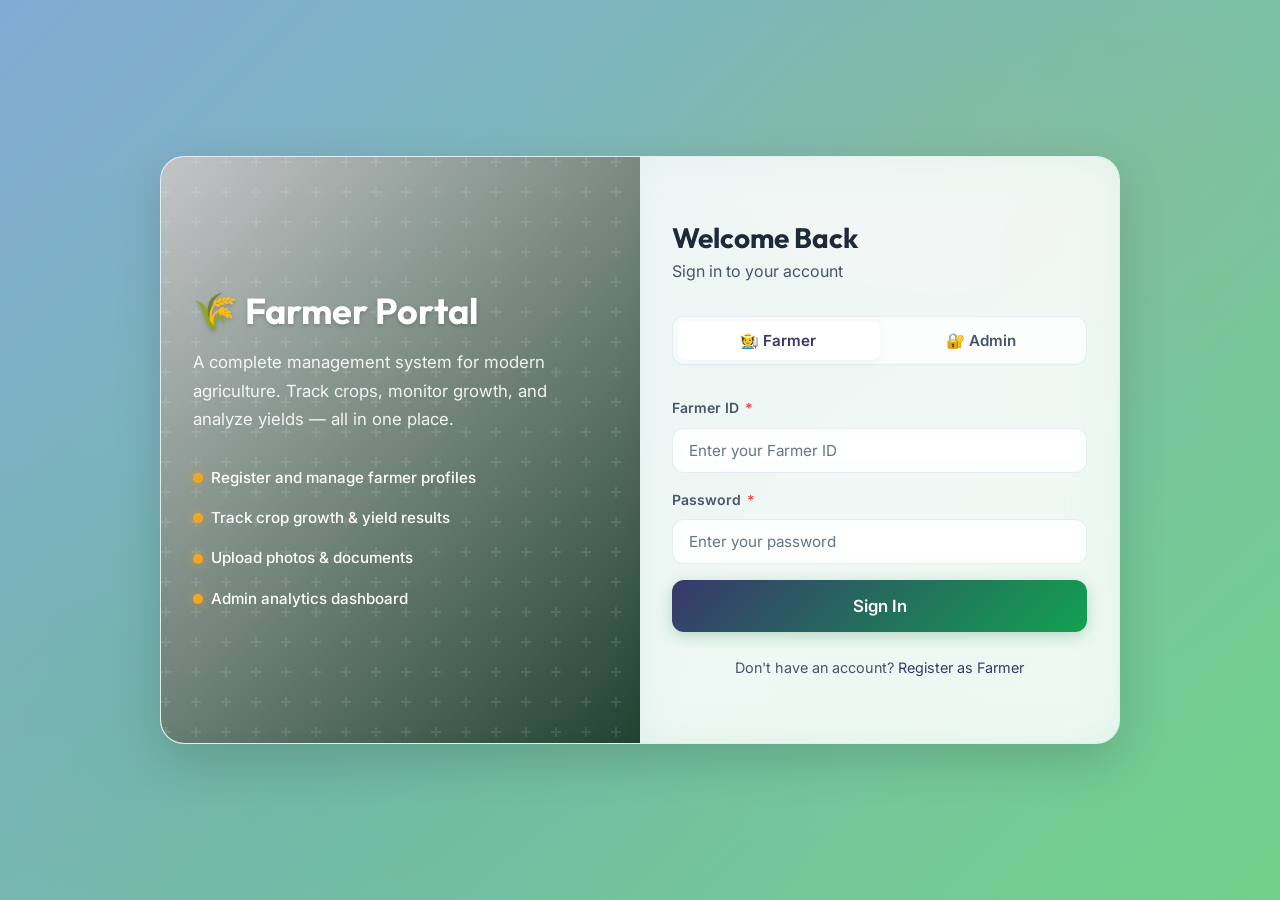
==== index.html @ b56498f9 "Initial commit" ====
<!DOCTYPE html>
<html lang="en">
<head>
  <meta charset="UTF-8">
  <meta name="viewport" content="width=device-width, initial-scale=1.0">
  <meta name="description" content="Farmer Management System — Login to manage farmer records, crop data, and agricultural analytics.">
  <title>Farmer Portal — Login</title>
  <link rel="stylesheet" href="css/style.css">
  <link rel="icon" href="data:image/svg+xml,<svg xmlns='http://www.w3.org/2000/svg' viewBox='0 0 100 100'><text y='.9em' font-size='90'>🌾</text></svg>">
</head>
<body>
  <div class="bg-animated"></div>

  <!-- Loading Overlay -->
  <div class="loading-overlay" id="loadingOverlay">
    <div class="spinner spinner-lg"></div>
    <span class="loading-text">Signing in…</span>
  </div>

  <!-- Toast Container -->
  <div class="toast-container" id="toastContainer"></div>

  <div class="login-page">
    <div class="login-container glass-card">
      <!-- Left Hero -->
      <div class="login-hero">
        <div class="login-hero-content">
          <h1>🌾 Farmer Portal</h1>
          <p>A complete management system for modern agriculture. Track crops, monitor growth, and analyze yields — all in one place.</p>
          <div class="hero-features">
            <div class="hero-feature">
              <span class="feature-dot"></span>
              <span>Register and manage farmer profiles</span>
            </div>
            <div class="hero-feature">
              <span class="feature-dot"></span>
              <span>Track crop growth &amp; yield results</span>
            </div>
            <div class="hero-feature">
              <span class="feature-dot"></span>
              <span>Upload photos &amp; documents</span>
            </div>
            <div class="hero-feature">
              <span class="feature-dot"></span>
              <span>Admin analytics dashboard</span>
            </div>
          </div>
        </div>
      </div>

      <!-- Right Form -->
      <div class="login-form-section">
        <h2>Welcome Back</h2>
        <p class="subtitle">Sign in to your account</p>

        <!-- Role Toggle -->
        <div class="role-toggle" id="roleToggle">
          <button type="button" class="role-toggle-btn active" data-role="farmer" id="roleFarmerBtn">🧑‍🌾 Farmer</button>
          <button type="button" class="role-toggle-btn" data-role="admin" id="roleAdminBtn">🔐 Admin</button>
        </div>

        <!-- Login Form -->
        <form id="loginForm" class="login-form" autocomplete="off">
          <div class="form-group">
            <label class="form-label" for="loginId">
              <span id="loginIdLabel">Farmer ID</span>
              <span class="required">*</span>
            </label>
            <input type="text" class="form-control" id="loginId" placeholder="Enter your Farmer ID" required>
            <div class="error-message" id="loginIdError">Please enter your ID</div>
          </div>

          <div class="form-group">
            <label class="form-label" for="loginPassword">
              Password <span class="required">*</span>
            </label>
            <input type="password" class="form-control" id="loginPassword" placeholder="Enter your password" required>
            <div class="error-message" id="loginPasswordError">Please enter your password</div>
          </div>

          <button type="submit" class="btn btn-primary btn-block btn-lg" id="loginBtn">
            Sign In
          </button>
        </form>

        <div class="login-footer" id="loginFooter">
          Don't have an account? <a href="register.html">Register as Farmer</a>
        </div>
      </div>
    </div>
  </div>

  <script src="js/script.js"></script>
  <script>
    document.addEventListener('DOMContentLoaded', () => {
      // Redirect if already logged in
      const session = getSession();
      if (session) {
        window.location.href = session.role === 'admin' ? 'admin-dashboard.html' : 'farmer-dashboard.html';
        return;
      }

      let currentRole = 'farmer';

      // Role toggle
      document.querySelectorAll('.role-toggle-btn').forEach(btn => {
        btn.addEventListener('click', () => {
          document.querySelectorAll('.role-toggle-btn').forEach(b => b.classList.remove('active'));
          btn.classList.add('active');
          currentRole = btn.dataset.role;

          const label = document.getElementById('loginIdLabel');
          const input = document.getElementById('loginId');
          const footer = document.getElementById('loginFooter');

          if (currentRole === 'admin') {
            label.textContent = 'Username';
            input.placeholder = 'Enter admin username';
            footer.style.display = 'none';
          } else {
            label.textContent = 'Farmer ID';
            input.placeholder = 'Enter your Farmer ID';
            footer.style.display = 'block';
          }
        });
      });

      // Login form submit
      document.getElementById('loginForm').addEventListener('submit', async (e) => {
        e.preventDefault();

        const id = document.getElementById('loginId').value.trim();
        const password = document.getElementById('loginPassword').value.trim();

        if (!id || !password) {
          showToast('Please fill in all fields', 'error');
          return;
        }

        showLoading(true, 'Signing in…');

        try {
          const result = await apiCall('login', {
            id: id,
            password: password,
            role: currentRole
          });

          if (result.success) {
            saveSession({
              id: result.data.id,
              name: result.data.name,
              role: result.data.role
            });
            showToast('Login successful! Redirecting…', 'success');
            setTimeout(() => {
              window.location.href = result.data.role === 'admin' ? 'admin-dashboard.html' : 'farmer-dashboard.html';
            }, 800);
          } else {
            showToast(result.message || 'Invalid credentials', 'error');
          }
        } catch (err) {
          showToast('Connection error. Please try again.', 'error');
        } finally {
          showLoading(false);
        }
      });
    });
  </script>
</body>
</html>
---- css/style.css ----
/* ============================================
   FARMER MANAGEMENT SYSTEM — Design System (Light Glass Theme)
   ============================================ */

/* ---------- Google Fonts ---------- */
@import url('https://fonts.googleapis.com/css2?family=Inter:wght@300;400;500;600;700&family=Outfit:wght@400;500;600;700;800&display=swap');

/* ---------- CSS Custom Properties ---------- */
:root {
  /* Primary palette */
  --primary: #38386b;
  --primary-light: #12A150;
  --primary-dark: #10713a;
  --primary-glow: rgba(13, 124, 61, 0.25);

  /* Accent */
  --accent: #F4A623;
  --accent-light: #FFBE4F;
  --accent-dark: #D08E1A;

  /* Backgrounds */
  --bg-base: #F4F7F9;
  --bg-surface: #FFFFFF;
  --bg-card: rgba(192, 151, 151, 0.6);
  --bg-card-hover: rgba(91, 43, 43, 0.9);
  --bg-input: rgba(255, 255, 255, 0.8);

  /* Text */
  --text-primary: #1E293B;
  --text-secondary: #475569;
  --text-muted: #64748B;
  --text-on-primary: #FFFFFF;

  /* Borders */
  --border: rgba(226, 232, 240, 0.8);
  --border-light: rgba(241, 245, 249, 0.8);
  --border-focus: var(--primary);

  /* Status */
  --success: #22C55E;
  --warning: #F59E0B;
  --danger: #EF4444;
  --info: #3B82F6;

  /* Glass */
  --glass-bg: rgba(255, 255, 255, 0.45);
  --glass-border: rgba(255, 255, 255, 0.6);
  --glass-shadow: 0 8px 32px rgba(31, 38, 135, 0.05);

  /* Radius */
  --radius-sm: 8px;
  --radius-md: 12px;
  --radius-lg: 16px;
  --radius-xl: 24px;
  --radius-full: 9999px;

  /* Spacing */
  --space-xs: 4px;
  --space-sm: 8px;
  --space-md: 16px;
  --space-lg: 24px;
  --space-xl: 32px;
  --space-2xl: 48px;
  --space-3xl: 64px;

  /* Transitions */
  --transition-fast: 150ms ease;
  --transition-base: 250ms ease;
  --transition-slow: 400ms cubic-bezier(0.4, 0, 0.2, 1);

  /* Shadows */
  --shadow-sm: 0 1px 2px rgba(13, 3, 3, 0.05);
  --shadow-md: 0 4px 12px rgba(0, 0, 0, 0.08);
  --shadow-lg: 0 8px 24px rgba(0, 0, 0, 0.12);
  --shadow-xl: 0 16px 48px rgba(0, 0, 0, 0.15);
}

/* ---------- Reset ---------- */
*,
*::before,
*::after {
  margin: 0;
  padding: 0;
  box-sizing: border-box;
}

html {
  scroll-behavior: smooth;
  font-size: 16px;
}

body {
  font-family: 'Inter', system-ui, sans-serif;
  background: var(--bg-base);
  color: var(--text-primary);
  line-height: 1.6;
  min-height: 100vh;
  overflow-x: hidden;
  -webkit-font-smoothing: antialiased;
}

h1,
h2,
h3,
h4,
h5,
h6 {
  font-family: 'Outfit', sans-serif;
  font-weight: 700;
  line-height: 1.2;
}

a {
  color: var(--primary);
  text-decoration: none;
  transition: color var(--transition-fast);
}

a:hover {
  color: var(--primary-light);
}

img {
  max-width: 100%;
  display: block;
}

input,
select,
textarea,
button {
  font-family: inherit;
  font-size: inherit;
}

/* ---------- Animated Background ---------- */
.bg-animated {
  position: fixed;
  inset: 0;
  z-index: -1;
  background:
    radial-gradient(ellipse 80% 60% at 20% 80%, rgba(14, 109, 55, 0.06) 0%, transparent 60%),
    radial-gradient(ellipse 60% 50% at 80% 20%, rgba(244, 166, 35, 0.06) 0%, transparent 60%),
    linear-gradient(135deg, #82abd4 0%, #71d089 100%);
}

.bg-animated::before {
  content: '';
  position: absolute;
  inset: 0;
  background-image:
    radial-gradient(circle at 25% 75%, rgba(13, 124, 61, 0.04) 0%, transparent 50%),
    radial-gradient(circle at 75% 25%, rgba(244, 166, 35, 0.03) 0%, transparent 50%);
  animation: bgPulse 12s ease-in-out infinite alternate;
}

@keyframes bgPulse {
  0% {
    opacity: 0.5;
    transform: scale(1);
  }

  100% {
    opacity: 1;
    transform: scale(1.05);
  }
}

/* ---------- Layout Utilities ---------- */
.container {
  width: 100%;
  max-width: 1280px;
  margin: 0 auto;
  padding: 0 var(--space-lg);
}

.page-wrapper {
  min-height: 100vh;
  display: flex;
  flex-direction: column;
}

.flex-center {
  display: flex;
  align-items: center;
  justify-content: center;
}

.flex-between {
  display: flex;
  align-items: center;
  justify-content: space-between;
}

/* ---------- Glass Card ---------- */
.glass-card {
  background: var(--glass-bg);
  backdrop-filter: blur(24px);
  -webkit-backdrop-filter: blur(24px);
  border: 1px solid var(--glass-border);
  border-radius: var(--radius-lg);
  box-shadow: var(--glass-shadow);
}

.card {
  background: var(--bg-card);
  backdrop-filter: blur(12px);
  -webkit-backdrop-filter: blur(12px);
  border: 1px solid var(--border);
  border-radius: var(--radius-lg);
  padding: var(--space-lg);
  transition: transform var(--transition-base), box-shadow var(--transition-base), border-color var(--transition-base), background var(--transition-base);
}

.card:hover {
  transform: translateY(-2px);
  box-shadow: var(--shadow-lg);
  border-color: var(--border-focus);
  background: var(--bg-card-hover);
}

/* ---------- Buttons ---------- */
.btn {
  display: inline-flex;
  align-items: center;
  justify-content: center;
  gap: var(--space-sm);
  padding: 12px 28px;
  font-weight: 600;
  font-size: 0.95rem;
  border: none;
  border-radius: var(--radius-md);
  cursor: pointer;
  transition: all var(--transition-base);
  position: relative;
  overflow: hidden;
  white-space: nowrap;
}

.btn::before {
  content: '';
  position: absolute;
  inset: 0;
  background: linear-gradient(135deg, rgba(255, 255, 255, 0.2) 0%, transparent 50%);
  opacity: 0;
  transition: opacity var(--transition-fast);
}

.btn:hover::before {
  opacity: 1;
}

.btn-primary {
  background: linear-gradient(135deg, var(--primary) 0%, var(--primary-light) 100%);
  color: var(--text-on-primary);
  box-shadow: 0 4px 15px var(--primary-glow);
}

.btn-primary:hover {
  transform: translateY(-2px);
  box-shadow: 0 6px 25px var(--primary-glow);
}

.btn-accent {
  background: linear-gradient(135deg, var(--accent) 0%, var(--accent-light) 100%);
  color: #1a1a1a;
  box-shadow: 0 4px 15px rgba(244, 166, 35, 0.3);
}

.btn-accent:hover {
  transform: translateY(-2px);
  box-shadow: 0 6px 25px rgba(244, 166, 35, 0.4);
}

.btn-outline {
  background: rgba(255, 255, 255, 0.5);
  backdrop-filter: blur(8px);
  color: var(--text-primary);
  border: 1px solid var(--border);
}

.btn-outline:hover {
  border-color: var(--primary);
  color: var(--primary);
  background: rgba(13, 124, 61, 0.05);
}

.btn-danger {
  background: linear-gradient(135deg, #EF4444 0%, #F87171 100%);
  color: white;
  box-shadow: 0 4px 15px rgba(239, 68, 68, 0.25);
}

.btn-danger:hover {
  transform: translateY(-2px);
  box-shadow: 0 6px 20px rgba(239, 68, 68, 0.4);
}

.btn-sm {
  padding: 8px 18px;
  font-size: 0.85rem;
  border-radius: var(--radius-sm);
}

.btn-lg {
  padding: 16px 36px;
  font-size: 1.05rem;
  border-radius: var(--radius-md);
}

.btn-block {
  width: 100%;
}

.btn:disabled {
  opacity: 0.5;
  cursor: not-allowed;
  transform: none !important;
}

/* ---------- Form Controls ---------- */
.form-group {
  margin-bottom: var(--space-lg);
  position: relative;
}

.form-label {
  display: block;
  font-size: 0.875rem;
  font-weight: 600;
  color: var(--text-secondary);
  margin-bottom: var(--space-sm);
}

.form-label .required {
  color: var(--danger);
  margin-left: 2px;
}

.form-control {
  width: 100%;
  padding: 12px 16px;
  background: var(--bg-input);
  backdrop-filter: blur(8px);
  border: 1px solid var(--border);
  border-radius: var(--radius-md);
  color: var(--text-primary);
  font-size: 0.95rem;
  transition: border-color var(--transition-fast), box-shadow var(--transition-fast), background var(--transition-fast);
  outline: none;
}

.form-control:focus {
  border-color: var(--primary);
  background: #FFFFFF;
  box-shadow: 0 0 0 3px var(--primary-glow);
}

.form-control::placeholder {
  color: var(--text-muted);
}

.form-control.error {
  border-color: var(--danger);
  box-shadow: 0 0 0 3px rgba(239, 68, 68, 0.2);
}

.error-message {
  font-size: 0.8rem;
  color: var(--danger);
  margin-top: var(--space-xs);
  display: none;
}

.form-group.has-error .error-message {
  display: block;
}

select.form-control {
  appearance: none;
  background-image: url("data:image/svg+xml,%3Csvg xmlns='http://www.w3.org/2000/svg' width='12' height='12' viewBox='0 0 12 12'%3E%3Cpath fill='%2364748B' d='M6 8.825L.35 3.175l.7-.7L6 7.425l4.95-4.95.7.7z'/%3E%3C/svg%3E");
  background-repeat: no-repeat;
  background-position: right 14px center;
  padding-right: 40px;
}

textarea.form-control {
  resize: vertical;
  min-height: 100px;
}

/* Checkbox & Radio Groups */
.check-group,
.radio-group {
  display: flex;
  flex-wrap: wrap;
  gap: var(--space-md);
}

.check-item,
.radio-item {
  display: flex;
  align-items: center;
  gap: var(--space-sm);
  cursor: pointer;
  padding: 8px 16px;
  background: var(--bg-input);
  backdrop-filter: blur(8px);
  border: 1px solid var(--border);
  border-radius: var(--radius-sm);
  transition: all var(--transition-fast);
  user-select: none;
}

.check-item:hover,
.radio-item:hover {
  border-color: var(--primary);
  background: rgba(13, 124, 61, 0.05);
}

.check-item input,
.radio-item input {
  accent-color: var(--primary);
  width: 18px;
  height: 18px;
  cursor: pointer;
}

.check-item input:checked+span,
.radio-item input:checked+span {
  color: var(--primary);
  font-weight: 600;
}

.check-item:has(input:checked),
.radio-item:has(input:checked) {
  border-color: var(--primary);
  background: rgba(13, 124, 61, 0.1);
  box-shadow: 0 2px 8px var(--primary-glow);
}

/* File Upload */
.file-upload-wrapper {
  position: relative;
}

.file-upload-area {
  display: flex;
  flex-direction: column;
  align-items: center;
  justify-content: center;
  gap: var(--space-sm);
  padding: var(--space-xl);
  border: 2px dashed var(--border);
  border-radius: var(--radius-md);
  background: var(--bg-input);
  backdrop-filter: blur(8px);
  cursor: pointer;
  transition: all var(--transition-fast);
  text-align: center;
}

.file-upload-area:hover {
  border-color: var(--primary);
  background: rgba(13, 124, 61, 0.03);
}

.file-upload-area .upload-icon {
  font-size: 2.5rem;
  color: var(--primary);
  margin-bottom: var(--space-xs);
}

.file-upload-area .upload-text {
  color: var(--text-secondary);
  font-size: 0.95rem;
}

.file-upload-area .upload-text span {
  color: var(--primary);
  font-weight: 600;
}

.file-upload-area input[type="file"] {
  position: absolute;
  inset: 0;
  opacity: 0;
  cursor: pointer;
}

.photo-preview {
  width: 120px;
  height: 120px;
  border-radius: var(--radius-md);
  object-fit: cover;
  border: 2px solid var(--border);
  display: none;
  margin-top: var(--space-sm);
  box-shadow: var(--shadow-sm);
}

.photo-preview.visible {
  display: block;
}

/* ---------- Navbar ---------- */
.navbar {
  background: rgba(255, 255, 255, 0.7);
  backdrop-filter: blur(16px);
  -webkit-backdrop-filter: blur(16px);
  border-bottom: 1px solid var(--border);
  padding: var(--space-md) 0;
  position: sticky;
  top: 0;
  z-index: 100;
  box-shadow: 0 4px 30px rgba(0, 0, 0, 0.03);
}

.navbar-inner {
  display: flex;
  align-items: center;
  justify-content: space-between;
  max-width: 1280px;
  margin: 0 auto;
  padding: 0 var(--space-lg);
}

.navbar-brand {
  display: flex;
  align-items: center;
  gap: var(--space-sm);
  font-family: 'Outfit', sans-serif;
  font-weight: 700;
  font-size: 1.25rem;
  color: var(--text-primary);
}

.navbar-brand .brand-icon {
  width: 36px;
  height: 36px;
  background: linear-gradient(135deg, var(--primary) 0%, var(--primary-light) 100%);
  border-radius: var(--radius-sm);
  display: flex;
  align-items: center;
  justify-content: center;
  font-size: 1.2rem;
  box-shadow: 0 4px 10px var(--primary-glow);
}

.navbar-user {
  display: flex;
  align-items: center;
  gap: var(--space-md);
}

.navbar-user .user-name {
  color: var(--text-secondary);
  font-size: 0.95rem;
}

.navbar-user .user-name strong {
  color: var(--text-primary);
}

/* ---------- Login Page ---------- */
.login-page {
  min-height: 100vh;
  display: flex;
  align-items: center;
  justify-content: center;
  padding: var(--space-lg);
}

.login-container {
  display: grid;
  grid-template-columns: 1fr 1fr;
  max-width: 960px;
  width: 100%;
  border-radius: var(--radius-xl);
  overflow: hidden;
  box-shadow: var(--shadow-xl);
}

.login-hero {
  background: linear-gradient(135deg, rgba(192, 192, 192, 0.85) 0%, rgba(3, 37, 18, 0.85) 100%);
  backdrop-filter: blur(10px);
  padding: var(--space-3xl) var(--space-xl);
  display: flex;
  flex-direction: column;
  justify-content: center;
  position: relative;
  overflow: hidden;
}

.login-hero::before {
  content: '';
  position: absolute;
  inset: 0;
  background: url("data:image/svg+xml,%3Csvg width='60' height='60' viewBox='0 0 60 60' xmlns='http://www.w3.org/2000/svg'%3E%3Cg fill='none' fill-rule='evenodd'%3E%3Cg fill='%23ffffff' fill-opacity='0.1'%3E%3Cpath d='M36 34v-4h-2v4h-4v2h4v4h2v-4h4v-2h-4zm0-30V0h-2v4h-4v2h4v4h2V6h4V4h-4zM6 34v-4H4v4H0v2h4v4h2v-4h4v-2H6zM6 4V0H4v4H0v2h4v4h2V6h4V4H6z'/%3E%3C/g%3E%3C/g%3E%3C/svg%3E");
}

.login-hero-content {
  position: relative;
  z-index: 1;
}

.login-hero h1 {
  font-size: 2.25rem;
  color: white;
  margin-bottom: var(--space-md);
  text-shadow: 0 2px 4px rgba(0, 0, 0, 0.2);
}

.login-hero p {
  color: rgba(255, 255, 255, 0.9);
  font-size: 1.05rem;
  line-height: 1.7;
}

.login-hero .hero-features {
  margin-top: var(--space-xl);
  display: flex;
  flex-direction: column;
  gap: var(--space-md);
}

.login-hero .hero-feature {
  display: flex;
  align-items: center;
  gap: var(--space-sm);
  color: white;
  font-size: 0.95rem;
  font-weight: 500;
}

.login-hero .hero-feature .feature-dot {
  width: 10px;
  height: 10px;
  border-radius: 50%;
  background: var(--accent);
  flex-shrink: 0;
  box-shadow: 0 0 8px rgba(244, 166, 35, 0.6);
}

.login-form-section {
  background: rgba(255, 255, 255, 0.6);
  backdrop-filter: blur(20px);
  -webkit-backdrop-filter: blur(20px);
  padding: var(--space-3xl) var(--space-xl);
  display: flex;
  flex-direction: column;
  justify-content: center;
}

.login-form-section h2 {
  font-size: 1.75rem;
  margin-bottom: var(--space-xs);
  color: var(--text-primary);
}

.login-form-section .subtitle {
  color: var(--text-secondary);
  margin-bottom: var(--space-xl);
}

/* Role Toggle */
.role-toggle {
  display: flex;
  background: rgba(255, 255, 255, 0.5);
  backdrop-filter: blur(8px);
  border-radius: var(--radius-md);
  padding: 4px;
  margin-bottom: var(--space-xl);
  border: 1px solid var(--border);
}

.role-toggle-btn {
  flex: 1;
  padding: 10px 20px;
  border: none;
  background: transparent;
  color: var(--text-secondary);
  font-weight: 600;
  font-size: 0.95rem;
  cursor: pointer;
  border-radius: var(--radius-sm);
  transition: all var(--transition-fast);
}

.role-toggle-btn.active {
  background: #FFFFFF;
  color: var(--primary);
  box-shadow: 0 2px 10px rgba(0, 0, 0, 0.05);
}

.login-form .form-group {
  margin-bottom: var(--space-md);
}

.login-footer {
  margin-top: var(--space-lg);
  text-align: center;
  font-size: 0.9rem;
  color: var(--text-secondary);
}

/* ---------- Registration Page ---------- */
.register-page {
  min-height: 100vh;
  padding: var(--space-xl) var(--space-lg);
}

.register-container {
  max-width: 720px;
  margin: 0 auto;
}

.register-header {
  text-align: center;
  margin-bottom: var(--space-xl);
}

.register-header h1 {
  font-size: 2rem;
  margin-bottom: var(--space-xs);
  color: var(--text-primary);
}

.register-header p {
  color: var(--text-secondary);
  font-size: 1.05rem;
}

/* Progress Steps */
.progress-steps {
  display: flex;
  justify-content: center;
  align-items: center;
  gap: 0;
  margin-bottom: var(--space-2xl);
  position: relative;
}

.step-item {
  display: flex;
  flex-direction: column;
  align-items: center;
  gap: var(--space-sm);
  position: relative;
  z-index: 1;
  flex: 1;
}

.step-circle {
  width: 44px;
  height: 44px;
  border-radius: 50%;
  display: flex;
  align-items: center;
  justify-content: center;
  font-weight: 700;
  font-size: 1.1rem;
  background: #FFFFFF;
  border: 2px solid var(--border);
  color: var(--text-muted);
  transition: all var(--transition-base);
  box-shadow: var(--shadow-sm);
}

.step-item.active .step-circle {
  background: linear-gradient(135deg, var(--primary) 0%, var(--primary-light) 100%);
  border-color: var(--primary);
  color: white;
  box-shadow: 0 4px 15px var(--primary-glow);
}

.step-item.completed .step-circle {
  background: var(--primary);
  border-color: var(--primary);
  color: white;
}

.step-label {
  font-size: 0.85rem;
  color: var(--text-muted);
  font-weight: 600;
  transition: color var(--transition-fast);
}

.step-item.active .step-label {
  color: var(--primary);
}

.step-item.completed .step-label {
  color: var(--text-primary);
}

.step-line {
  height: 2px;
  flex: 1;
  background: var(--border);
  margin: 0 -8px;
  position: relative;
  top: -14px;
  z-index: 0;
}

.step-line.active {
  background: var(--primary);
}

/* Form Steps */
.form-step {
  display: none;
  animation: fadeSlideIn 0.4s ease;
}

.form-step.active {
  display: block;
}

@keyframes fadeSlideIn {
  from {
    opacity: 0;
    transform: translateX(20px);
  }

  to {
    opacity: 1;
    transform: translateX(0);
  }
}

.form-step-title {
  font-size: 1.4rem;
  margin-bottom: var(--space-lg);
  padding-bottom: var(--space-md);
  border-bottom: 1px solid var(--border);
  color: var(--text-primary);
}

.form-row {
  display: grid;
  grid-template-columns: 1fr 1fr;
  gap: var(--space-md);
}

.form-actions {
  display: flex;
  justify-content: space-between;
  margin-top: var(--space-xl);
  padding-top: var(--space-lg);
  border-top: 1px solid var(--border);
}

/* ---------- Dashboard Layout ---------- */
.dashboard-content {
  flex: 1;
  padding: var(--space-xl) 0;
}

.dashboard-header {
  margin-bottom: var(--space-xl);
}

.dashboard-header h1 {
  font-size: 2rem;
  margin-bottom: var(--space-xs);
  color: var(--text-primary);
}

.dashboard-header p {
  color: var(--text-secondary);
  font-size: 1.05rem;
}

/* ---------- Stat Cards ---------- */
.stats-grid {
  display: grid;
  grid-template-columns: repeat(auto-fit, minmax(220px, 1fr));
  gap: var(--space-lg);
  margin-bottom: var(--space-xl);
}

.stat-card {
  background: rgba(255, 255, 255, 0.7);
  backdrop-filter: blur(16px);
  -webkit-backdrop-filter: blur(16px);
  border: 1px solid var(--border);
  border-radius: var(--radius-lg);
  padding: var(--space-lg);
  position: relative;
  overflow: hidden;
  transition: transform var(--transition-base), box-shadow var(--transition-base), background var(--transition-base);
  box-shadow: 0 4px 20px rgba(0, 0, 0, 0.02);
}

.stat-card::before {
  content: '';
  position: absolute;
  top: 0;
  left: 0;
  right: 0;
  height: 4px;
  border-radius: var(--radius-lg) var(--radius-lg) 0 0;
}

.stat-card:hover {
  transform: translateY(-4px);
  box-shadow: var(--shadow-lg);
  background: rgba(255, 255, 255, 0.95);
}

.stat-card:nth-child(1)::before {
  background: linear-gradient(90deg, var(--primary), var(--primary-light));
}

.stat-card:nth-child(2)::before {
  background: linear-gradient(90deg, var(--accent-dark), var(--accent));
}

.stat-card:nth-child(3)::before {
  background: linear-gradient(90deg, var(--info), #60A5FA);
}

.stat-card:nth-child(4)::before {
  background: linear-gradient(90deg, #8B5CF6, #A78BFA);
}

.stat-card:nth-child(5)::before {
  background: linear-gradient(90deg, #EC4899, #F472B6);
}

.stat-card-icon {
  width: 54px;
  height: 54px;
  border-radius: var(--radius-md);
  display: flex;
  align-items: center;
  justify-content: center;
  font-size: 1.8rem;
  margin-bottom: var(--space-md);
  box-shadow: 0 4px 10px rgba(0, 0, 0, 0.05);
}

.stat-card:nth-child(1) .stat-card-icon {
  background: rgba(13, 124, 61, 0.1);
  color: var(--primary);
}

.stat-card:nth-child(2) .stat-card-icon {
  background: rgba(244, 166, 35, 0.15);
  color: var(--accent-dark);
}

.stat-card:nth-child(3) .stat-card-icon {
  background: rgba(59, 130, 246, 0.1);
  color: var(--info);
}

.stat-card:nth-child(4) .stat-card-icon {
  background: rgba(139, 92, 246, 0.1);
  color: #8B5CF6;
}

.stat-card:nth-child(5) .stat-card-icon {
  background: rgba(236, 72, 153, 0.1);
  color: #EC4899;
}

.stat-card-value {
  font-family: 'Outfit', sans-serif;
  font-size: 2.2rem;
  font-weight: 800;
  color: var(--text-primary);
  line-height: 1;
  margin-bottom: var(--space-xs);
}

.stat-card-label {
  font-size: 0.9rem;
  color: var(--text-secondary);
  font-weight: 600;
}

.stat-card-detail {
  font-size: 0.8rem;
  color: var(--text-muted);
  margin-top: var(--space-sm);
  max-height: 0;
  overflow: hidden;
  transition: max-height var(--transition-slow);
}

.stat-card:hover .stat-card-detail {
  max-height: 200px;
}

/* ---------- Data Table ---------- */
.table-section {
  background: rgba(255, 255, 255, 0.7);
  backdrop-filter: blur(16px);
  -webkit-backdrop-filter: blur(16px);
  border: 1px solid var(--border);
  border-radius: var(--radius-lg);
  overflow: hidden;
  box-shadow: 0 4px 20px rgba(0, 0, 0, 0.02);
}

.table-toolbar {
  display: flex;
  align-items: center;
  gap: var(--space-md);
  padding: var(--space-lg);
  border-bottom: 1px solid var(--border);
  flex-wrap: wrap;
  background: rgba(255, 255, 255, 0.4);
}

.table-toolbar h3 {
  font-size: 1.2rem;
  margin-right: auto;
  color: var(--text-primary);
}

.search-box {
  position: relative;
}

.search-box input {
  padding: 10px 16px 10px 40px;
  background: #FFFFFF;
  border: 1px solid var(--border);
  border-radius: var(--radius-full);
  color: var(--text-primary);
  font-size: 0.9rem;
  width: 260px;
  outline: none;
  transition: border-color var(--transition-fast), width var(--transition-base), box-shadow var(--transition-fast);
}

.search-box input:focus {
  border-color: var(--primary);
  width: 320px;
  box-shadow: 0 0 0 3px var(--primary-glow);
}

.search-box::before {
  content: '🔍';
  position: absolute;
  left: 14px;
  top: 50%;
  transform: translateY(-50%);
  font-size: 0.9rem;
  pointer-events: none;
  opacity: 0.6;
}

.filter-select {
  padding: 10px 36px 10px 16px;
  background: #FFFFFF;
  border: 1px solid var(--border);
  border-radius: var(--radius-full);
  color: var(--text-primary);
  font-size: 0.9rem;
  outline: none;
  appearance: none;
  background-image: url("data:image/svg+xml,%3Csvg xmlns='http://www.w3.org/2000/svg' width='12' height='12' viewBox='0 0 12 12'%3E%3Cpath fill='%2364748B' d='M6 8.825L.35 3.175l.7-.7L6 7.425l4.95-4.95.7.7z'/%3E%3C/svg%3E");
  background-repeat: no-repeat;
  background-position: right 14px center;
  cursor: pointer;
  transition: border-color var(--transition-fast), box-shadow var(--transition-fast);
}

.filter-select:focus {
  border-color: var(--primary);
  box-shadow: 0 0 0 3px var(--primary-glow);
}

.data-table-wrapper {
  overflow-x: auto;
}

.data-table {
  width: 100%;
  border-collapse: collapse;
}

.data-table th {
  padding: 16px;
  text-align: left;
  font-size: 0.85rem;
  font-weight: 600;
  color: var(--text-muted);
  text-transform: uppercase;
  letter-spacing: 0.05em;
  background: rgba(241, 245, 249, 0.6);
  border-bottom: 1px solid var(--border);
  white-space: nowrap;
}

.data-table td {
  padding: 16px;
  font-size: 0.95rem;
  border-bottom: 1px solid var(--border);
  color: var(--text-secondary);
  white-space: nowrap;
}

.data-table tbody tr {
  transition: background var(--transition-fast);
}

.data-table tbody tr:hover {
  background: rgba(255, 255, 255, 0.9);
}

.data-table tbody tr:last-child td {
  border-bottom: none;
}

.data-table td strong {
  color: var(--text-primary);
}

.table-avatar {
  width: 40px;
  height: 40px;
  border-radius: 50%;
  object-fit: cover;
  border: 2px solid #FFFFFF;
  box-shadow: var(--shadow-sm);
}

.table-actions {
  display: flex;
  gap: var(--space-sm);
}

.table-actions .btn-icon {
  width: 36px;
  height: 36px;
  border-radius: var(--radius-sm);
  border: 1px solid var(--border);
  background: #FFFFFF;
  color: var(--text-secondary);
  cursor: pointer;
  display: flex;
  align-items: center;
  justify-content: center;
  font-size: 1rem;
  transition: all var(--transition-fast);
  box-shadow: 0 2px 5px rgba(0, 0, 0, 0.02);
}

.table-actions .btn-icon:hover {
  border-color: var(--primary);
  color: var(--primary);
  background: rgba(13, 124, 61, 0.05);
}

.table-actions .btn-icon.danger:hover {
  border-color: var(--danger);
  color: var(--danger);
  background: rgba(239, 68, 68, 0.1);
}

.badge {
  display: inline-block;
  padding: 4px 12px;
  border-radius: var(--radius-full);
  font-size: 0.8rem;
  font-weight: 600;
}

.badge-primary {
  background: rgba(13, 124, 61, 0.1);
  color: var(--primary-dark);
}

.badge-accent {
  background: rgba(244, 166, 35, 0.15);
  color: var(--accent-dark);
}

/* Table Pagination */
.table-footer {
  display: flex;
  align-items: center;
  justify-content: space-between;
  padding: var(--space-md) var(--space-lg);
  border-top: 1px solid var(--border);
  font-size: 0.9rem;
  color: var(--text-muted);
  background: rgba(255, 255, 255, 0.4);
}

/* ---------- Farmer Profile Card ---------- */
.profile-section {
  display: grid;
  grid-template-columns: 320px 1fr;
  gap: var(--space-xl);
}

.profile-card {
  background: rgba(255, 255, 255, 0.7);
  backdrop-filter: blur(16px);
  -webkit-backdrop-filter: blur(16px);
  border: 1px solid var(--border);
  border-radius: var(--radius-lg);
  padding: var(--space-xl);
  text-align: center;
  position: sticky;
  top: 100px;
  height: fit-content;
  box-shadow: 0 4px 20px rgba(0, 0, 0, 0.02);
}

.profile-photo {
  width: 150px;
  height: 150px;
  border-radius: 50%;
  object-fit: cover;
  border: 4px solid #FFFFFF;
  margin: 0 auto var(--space-lg);
  box-shadow: 0 8px 24px rgba(13, 124, 61, 0.2);
}

.profile-photo-placeholder {
  width: 150px;
  height: 150px;
  border-radius: 50%;
  background: var(--bg-input);
  border: 4px solid #FFFFFF;
  margin: 0 auto var(--space-lg);
  display: flex;
  align-items: center;
  justify-content: center;
  font-size: 4rem;
  color: var(--text-muted);
  box-shadow: var(--shadow-md);
}

.profile-name {
  font-size: 1.5rem;
  font-weight: 800;
  margin-bottom: var(--space-xs);
  color: var(--text-primary);
}

.profile-id {
  color: var(--text-muted);
  font-size: 0.9rem;
  margin-bottom: var(--space-lg);
  font-weight: 500;
}

.profile-meta {
  display: flex;
  flex-direction: column;
  gap: var(--space-sm);
  text-align: left;
}

.profile-meta-item {
  display: flex;
  justify-content: space-between;
  padding: 10px 0;
  border-bottom: 1px dashed var(--border);
  font-size: 0.9rem;
}

.profile-meta-item:last-child {
  border-bottom: none;
}

.profile-meta-item .meta-label {
  color: var(--text-secondary);
  font-weight: 500;
}

.profile-meta-item .meta-value {
  color: var(--text-primary);
  font-weight: 600;
}

.profile-edit-form {
  background: rgba(255, 255, 255, 0.7);
  backdrop-filter: blur(16px);
  -webkit-backdrop-filter: blur(16px);
  border: 1px solid var(--border);
  border-radius: var(--radius-lg);
  padding: var(--space-xl);
  box-shadow: 0 4px 20px rgba(0, 0, 0, 0.02);
}

.profile-edit-form h2 {
  font-size: 1.5rem;
  margin-bottom: var(--space-lg);
  padding-bottom: var(--space-md);
  border-bottom: 1px solid var(--border);
  color: var(--text-primary);
}

/* ---------- Modal ---------- */
.modal-overlay {
  position: fixed;
  inset: 0;
  background: rgba(15, 23, 42, 0.4);
  backdrop-filter: blur(6px);
  -webkit-backdrop-filter: blur(6px);
  z-index: 1000;
  display: none;
  align-items: center;
  justify-content: center;
  padding: var(--space-lg);
  animation: fadeIn 0.2s ease;
}

.modal-overlay.active {
  display: flex;
}

.modal {
  background: #FFFFFF;
  border: 1px solid var(--border);
  border-radius: var(--radius-xl);
  width: 100%;
  max-width: 640px;
  max-height: 85vh;
  overflow-y: auto;
  box-shadow: 0 25px 50px -12px rgba(0, 0, 0, 0.25);
  animation: scaleIn 0.3s cubic-bezier(0.16, 1, 0.3, 1);
}

@keyframes scaleIn {
  from {
    transform: scale(0.95) translateY(10px);
    opacity: 0;
  }

  to {
    transform: scale(1) translateY(0);
    opacity: 1;
  }
}

@keyframes fadeIn {
  from {
    opacity: 0;
  }

  to {
    opacity: 1;
  }
}

.modal-header {
  display: flex;
  align-items: center;
  justify-content: space-between;
  padding: var(--space-lg) var(--space-xl);
  border-bottom: 1px solid var(--border);
  background: rgba(248, 250, 252, 0.8);
}

.modal-header h3 {
  font-size: 1.3rem;
  color: var(--text-primary);
}

.modal-close {
  width: 36px;
  height: 36px;
  border: none;
  border-radius: 50%;
  background: rgba(226, 232, 240, 0.5);
  color: var(--text-secondary);
  cursor: pointer;
  display: flex;
  align-items: center;
  justify-content: center;
  font-size: 1.1rem;
  transition: all var(--transition-fast);
}

.modal-close:hover {
  background: rgba(239, 68, 68, 0.1);
  color: var(--danger);
}

.modal-body {
  padding: var(--space-xl);
}

.modal-footer {
  display: flex;
  justify-content: flex-end;
  gap: var(--space-md);
  padding: var(--space-lg) var(--space-xl);
  border-top: 1px solid var(--border);
  background: rgba(248, 250, 252, 0.8);
}

/* ---------- Toast Notifications ---------- */
.toast-container {
  position: fixed;
  top: var(--space-lg);
  right: var(--space-lg);
  z-index: 2000;
  display: flex;
  flex-direction: column;
  gap: var(--space-sm);
}

.toast {
  padding: 16px 20px;
  border-radius: var(--radius-md);
  background: rgba(255, 255, 255, 0.95);
  backdrop-filter: blur(12px);
  border: 1px solid var(--border);
  box-shadow: 0 10px 25px rgba(0, 0, 0, 0.1);
  display: flex;
  align-items: center;
  gap: 12px;
  min-width: 320px;
  animation: toastSlideIn 0.4s cubic-bezier(0.16, 1, 0.3, 1), toastSlideOut 0.3s ease forwards;
  animation-delay: 0s, 3.5s;
  font-size: 0.95rem;
  font-weight: 500;
  color: var(--text-primary);
}

.toast-success {
  border-left: 4px solid var(--success);
}

.toast-error {
  border-left: 4px solid var(--danger);
}

.toast-info {
  border-left: 4px solid var(--info);
}

.toast-warning {
  border-left: 4px solid var(--warning);
}

@keyframes toastSlideIn {
  from {
    transform: translateX(120%);
    opacity: 0;
  }

  to {
    transform: translateX(0);
    opacity: 1;
  }
}

@keyframes toastSlideOut {
  from {
    transform: translateX(0);
    opacity: 1;
  }

  to {
    transform: translateX(120%);
    opacity: 0;
  }
}

/* ---------- Loading Spinner ---------- */
.spinner {
  width: 24px;
  height: 24px;
  border: 3px solid rgba(13, 124, 61, 0.2);
  border-top-color: var(--primary);
  border-radius: 50%;
  animation: spin 0.8s cubic-bezier(0.5, 0, 0.5, 1) infinite;
}

.spinner-lg {
  width: 48px;
  height: 48px;
  border-width: 4px;
}

@keyframes spin {
  to {
    transform: rotate(360deg);
  }
}

.loading-overlay {
  position: fixed;
  inset: 0;
  background: rgba(255, 255, 255, 0.7);
  backdrop-filter: blur(8px);
  -webkit-backdrop-filter: blur(8px);
  display: none;
  align-items: center;
  justify-content: center;
  flex-direction: column;
  gap: var(--space-md);
  z-index: 3000;
}

.loading-overlay.active {
  display: flex;
}

.loading-overlay .loading-text {
  color: var(--text-primary);
  font-size: 1.1rem;
  font-weight: 600;
}

/* ---------- Empty State ---------- */
.empty-state {
  text-align: center;
  padding: var(--space-3xl) var(--space-xl);
  color: var(--text-muted);
}

.empty-state .empty-icon {
  font-size: 3.5rem;
  margin-bottom: var(--space-md);
  opacity: 0.8;
}

.empty-state p {
  font-size: 1.1rem;
  margin-bottom: var(--space-lg);
  font-weight: 500;
}

/* ---------- Confirm Dialog ---------- */
.confirm-body {
  text-align: center;
  padding: var(--space-lg) 0;
}

.confirm-body .confirm-icon {
  font-size: 3.5rem;
  margin-bottom: var(--space-md);
}

.confirm-body p {
  color: var(--text-primary);
  font-size: 1.1rem;
}

/* ---------- Responsive ---------- */
@media (max-width: 1024px) {
  .profile-section {
    grid-template-columns: 1fr;
  }

  .profile-card {
    position: static;
  }

  .stats-grid {
    grid-template-columns: repeat(auto-fit, minmax(180px, 1fr));
  }
}

@media (max-width: 768px) {
  .login-container {
    grid-template-columns: 1fr;
  }

  .login-hero {
    padding: var(--space-xl);
  }

  .login-hero h1 {
    font-size: 1.75rem;
  }

  .form-row {
    grid-template-columns: 1fr;
  }

  .table-toolbar {
    flex-direction: column;
    align-items: stretch;
  }

  .search-box input {
    width: 100%;
  }

  .search-box input:focus {
    width: 100%;
  }

  .stats-grid {
    grid-template-columns: 1fr 1fr;
  }

  .data-table th,
  .data-table td {
    padding: 12px;
    font-size: 0.85rem;
  }

  .step-label {
    font-size: 0.75rem;
  }

  .modal {
    max-width: calc(100% - 32px);
  }
}

@media (max-width: 480px) {
  :root {
    --space-lg: 16px;
    --space-xl: 24px;
  }

  .stats-grid {
    grid-template-columns: 1fr;
  }

  .check-group,
  .radio-group {
    flex-direction: column;
  }

  .login-form-section {
    padding: var(--space-xl);
  }

  .navbar-user .user-name {
    display: none;
  }
}

/* ---------- Scrollbar ---------- */
::-webkit-scrollbar {
  width: 8px;
  height: 8px;
}

::-webkit-scrollbar-track {
  background: var(--bg-base);
}

::-webkit-scrollbar-thumb {
  background: rgba(148, 163, 184, 0.5);
  border-radius: 4px;
}

::-webkit-scrollbar-thumb:hover {
  background: rgba(100, 116, 139, 0.8);
}

/* ---------- Selection ---------- */
::selection {
  background: rgba(13, 124, 61, 0.2);
  color: var(--primary-dark);
}

.analytics-section {
  display: grid;
  grid-template-columns: repeat(auto-fit, minmax(450px, 1fr));
  gap: 24px;
  margin: 32px 0;
}

.analytics-card {
  background: #fff;
  border-radius: 16px;
  padding: 20px;
  box-shadow: 0 8px 25px rgba(0, 0, 0, .08);
  border: 1px solid #e5e7eb;
}

.analytics-card h3 {
  margin-bottom: 15px;
  font-size: 18px;
  font-weight: 600;
}

.analytics-card canvas {
  width: 100%;
  height: 320px !important;
}

.portal-title {
  display: flex;
  align-items: center;
  justify-content: center;
  /* centers logo + text together */
  gap: 01px;
  margin: 20px;
  text-align: center;
}

.portal-title .logo {
  width: 150px;
  height: 150px;
  object-fit: contain;
}

.navbar-brand {
  display: flex;
  align-items: center;
  gap: 10px;
}

.navbar-logo {
  width: 50px;
  height: 50px;
  object-fit: contain;
  display: block;
}
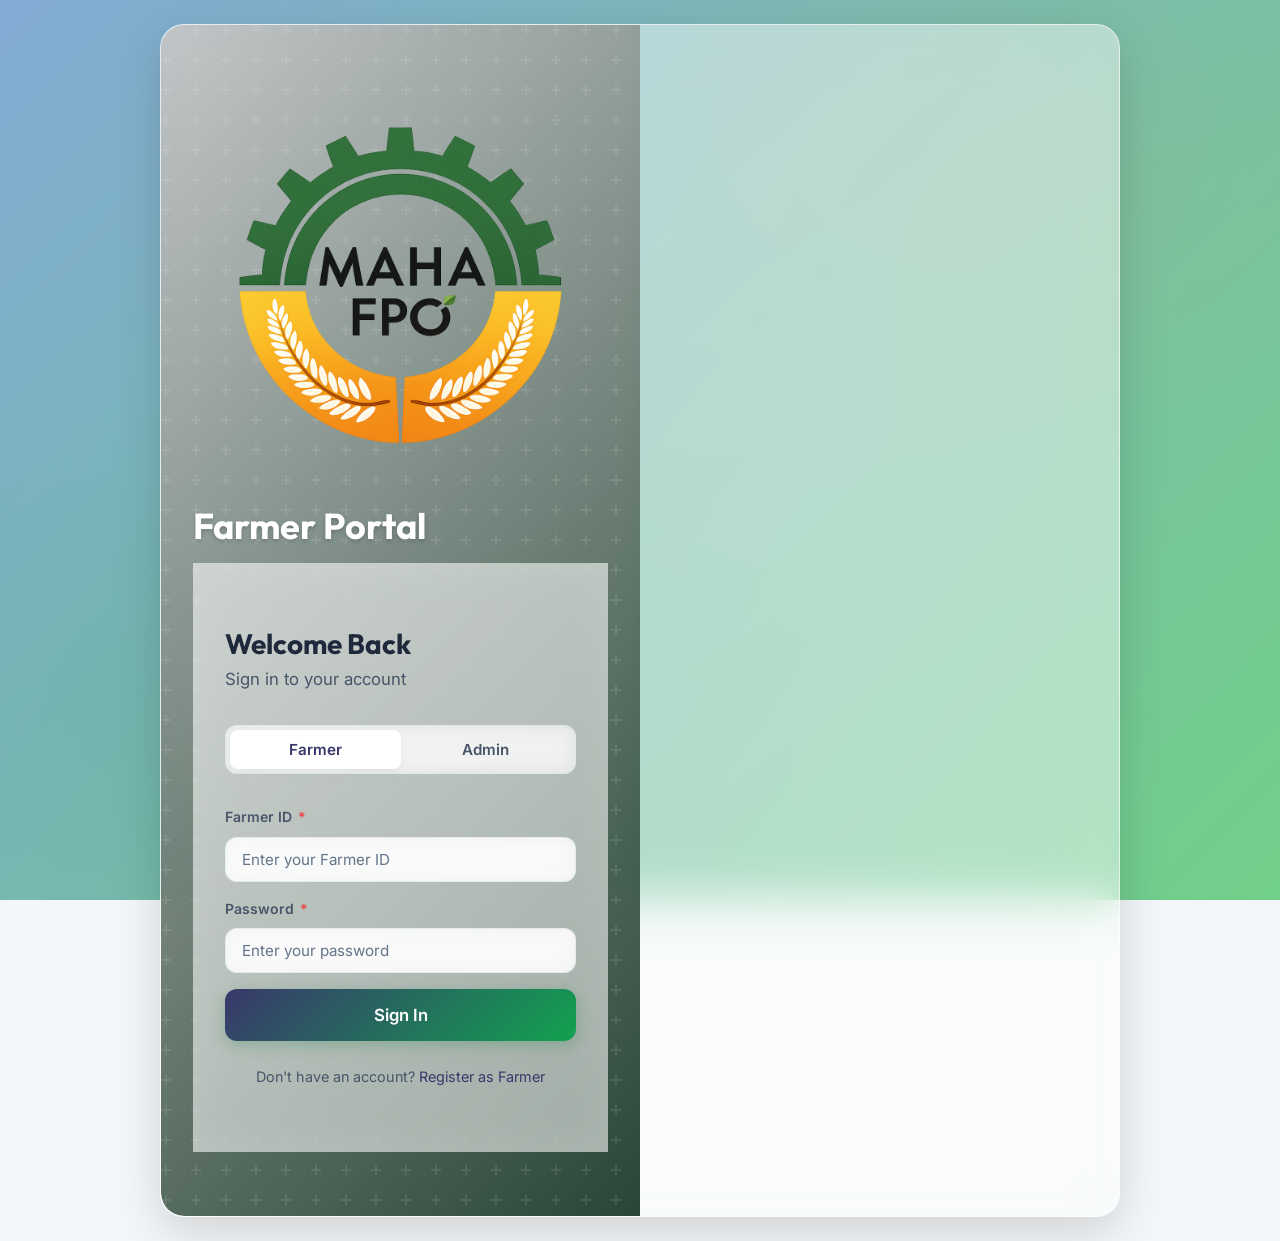
==== commit 3b769c3a: "refactor: update UI with custom logo assets and refactor farmer ID handling logic" ====
--- a/index.html
+++ b/index.html
@@ -1,13 +1,17 @@
 <!DOCTYPE html>
 <html lang="en">
+
 <head>
   <meta charset="UTF-8">
   <meta name="viewport" content="width=device-width, initial-scale=1.0">
-  <meta name="description" content="Farmer Management System — Login to manage farmer records, crop data, and agricultural analytics.">
+  <meta name="description"
+    content="Farmer Management System — Login to manage farmer records, crop data, and agricultural analytics.">
   <title>Farmer Portal — Login</title>
   <link rel="stylesheet" href="css/style.css">
-  <link rel="icon" href="data:image/svg+xml,<svg xmlns='http://www.w3.org/2000/svg' viewBox='0 0 100 100'><text y='.9em' font-size='90'>🌾</text></svg>">
+  <link rel="icon" type="image/png" href="images/logo.png">
+
 </head>
+
 <body>
   <div class="bg-animated"></div>
 
@@ -25,147 +29,134 @@
       <!-- Left Hero -->
       <div class="login-hero">
         <div class="login-hero-content">
-          <h1>🌾 Farmer Portal</h1>
-          <p>A complete management system for modern agriculture. Track crops, monitor growth, and analyze yields — all in one place.</p>
-          <div class="hero-features">
-            <div class="hero-feature">
-              <span class="feature-dot"></span>
-              <span>Register and manage farmer profiles</span>
+          <h1>
+            <img src="images/logo.png" alt="Logo" class="logo">
+            Farmer Portal
+          </h1>
+
+
+
+          <!-- Right Form -->
+          <div class="login-form-section">
+            <h2>Welcome Back</h2>
+            <p class="subtitle">Sign in to your account</p>
+
+            <!-- Role Toggle -->
+            <div class="role-toggle" id="roleToggle">
+              <button type="button" class="role-toggle-btn active" data-role="farmer" id="roleFarmerBtn">
+                Farmer</button>
+              <button type="button" class="role-toggle-btn" data-role="admin" id="roleAdminBtn"> Admin</button>
             </div>
-            <div class="hero-feature">
-              <span class="feature-dot"></span>
-              <span>Track crop growth &amp; yield results</span>
-            </div>
-            <div class="hero-feature">
-              <span class="feature-dot"></span>
-              <span>Upload photos &amp; documents</span>
-            </div>
-            <div class="hero-feature">
-              <span class="feature-dot"></span>
-              <span>Admin analytics dashboard</span>
+
+            <!-- Login Form -->
+            <form id="loginForm" class="login-form" autocomplete="off">
+              <div class="form-group">
+                <label class="form-label" for="loginId">
+                  <span id="loginIdLabel">Farmer ID</span>
+                  <span class="required">*</span>
+                </label>
+                <input type="text" class="form-control" id="loginId" placeholder="Enter your Farmer ID" required>
+                <div class="error-message" id="loginIdError">Please enter your ID</div>
+              </div>
+
+              <div class="form-group">
+                <label class="form-label" for="loginPassword">
+                  Password <span class="required">*</span>
+                </label>
+                <input type="password" class="form-control" id="loginPassword" placeholder="Enter your password"
+                  required>
+                <div class="error-message" id="loginPasswordError">Please enter your password</div>
+              </div>
+
+              <button type="submit" class="btn btn-primary btn-block btn-lg" id="loginBtn">
+                Sign In
+              </button>
+            </form>
+
+            <div class="login-footer" id="loginFooter">
+              Don't have an account? <a href="register.html">Register as Farmer</a>
             </div>
           </div>
         </div>
       </div>
 
-      <!-- Right Form -->
-      <div class="login-form-section">
-        <h2>Welcome Back</h2>
-        <p class="subtitle">Sign in to your account</p>
+      <script src="js/script.js"></script>
+      <script>
+        document.addEventListener('DOMContentLoaded', () => {
+          // Redirect if already logged in
+          const session = getSession();
+          if (session) {
+            window.location.href = session.role === 'admin' ? 'admin-dashboard.html' : 'farmer-dashboard.html';
+            return;
+          }
 
-        <!-- Role Toggle -->
-        <div class="role-toggle" id="roleToggle">
-          <button type="button" class="role-toggle-btn active" data-role="farmer" id="roleFarmerBtn">🧑‍🌾 Farmer</button>
-          <button type="button" class="role-toggle-btn" data-role="admin" id="roleAdminBtn">🔐 Admin</button>
-        </div>
+          let currentRole = 'farmer';
 
-        <!-- Login Form -->
-        <form id="loginForm" class="login-form" autocomplete="off">
-          <div class="form-group">
-            <label class="form-label" for="loginId">
-              <span id="loginIdLabel">Farmer ID</span>
-              <span class="required">*</span>
-            </label>
-            <input type="text" class="form-control" id="loginId" placeholder="Enter your Farmer ID" required>
-            <div class="error-message" id="loginIdError">Please enter your ID</div>
-          </div>
+          // Role toggle
+          document.querySelectorAll('.role-toggle-btn').forEach(btn => {
+            btn.addEventListener('click', () => {
+              document.querySelectorAll('.role-toggle-btn').forEach(b => b.classList.remove('active'));
+              btn.classList.add('active');
+              currentRole = btn.dataset.role;
 
-          <div class="form-group">
-            <label class="form-label" for="loginPassword">
-              Password <span class="required">*</span>
-            </label>
-            <input type="password" class="form-control" id="loginPassword" placeholder="Enter your password" required>
-            <div class="error-message" id="loginPasswordError">Please enter your password</div>
-          </div>
+              const label = document.getElementById('loginIdLabel');
+              const input = document.getElementById('loginId');
+              const footer = document.getElementById('loginFooter');
 
-          <button type="submit" class="btn btn-primary btn-block btn-lg" id="loginBtn">
-            Sign In
-          </button>
-        </form>
-
-        <div class="login-footer" id="loginFooter">
-          Don't have an account? <a href="register.html">Register as Farmer</a>
-        </div>
-      </div>
-    </div>
-  </div>
-
-  <script src="js/script.js"></script>
-  <script>
-    document.addEventListener('DOMContentLoaded', () => {
-      // Redirect if already logged in
-      const session = getSession();
-      if (session) {
-        window.location.href = session.role === 'admin' ? 'admin-dashboard.html' : 'farmer-dashboard.html';
-        return;
-      }
-
-      let currentRole = 'farmer';
-
-      // Role toggle
-      document.querySelectorAll('.role-toggle-btn').forEach(btn => {
-        btn.addEventListener('click', () => {
-          document.querySelectorAll('.role-toggle-btn').forEach(b => b.classList.remove('active'));
-          btn.classList.add('active');
-          currentRole = btn.dataset.role;
-
-          const label = document.getElementById('loginIdLabel');
-          const input = document.getElementById('loginId');
-          const footer = document.getElementById('loginFooter');
-
-          if (currentRole === 'admin') {
-            label.textContent = 'Username';
-            input.placeholder = 'Enter admin username';
-            footer.style.display = 'none';
-          } else {
-            label.textContent = 'Farmer ID';
-            input.placeholder = 'Enter your Farmer ID';
-            footer.style.display = 'block';
-          }
-        });
-      });
-
-      // Login form submit
-      document.getElementById('loginForm').addEventListener('submit', async (e) => {
-        e.preventDefault();
-
-        const id = document.getElementById('loginId').value.trim();
-        const password = document.getElementById('loginPassword').value.trim();
-
-        if (!id || !password) {
-          showToast('Please fill in all fields', 'error');
-          return;
-        }
-
-        showLoading(true, 'Signing in…');
-
-        try {
-          const result = await apiCall('login', {
-            id: id,
-            password: password,
-            role: currentRole
+              if (currentRole === 'admin') {
+                label.textContent = 'Username';
+                input.placeholder = 'Enter admin username';
+                footer.style.display = 'none';
+              } else {
+                label.textContent = 'Farmer ID';
+                input.placeholder = 'Enter your Farmer ID';
+                footer.style.display = 'block';
+              }
+            });
           });
 
-          if (result.success) {
-            saveSession({
-              id: result.data.id,
-              name: result.data.name,
-              role: result.data.role
-            });
-            showToast('Login successful! Redirecting…', 'success');
-            setTimeout(() => {
-              window.location.href = result.data.role === 'admin' ? 'admin-dashboard.html' : 'farmer-dashboard.html';
-            }, 800);
-          } else {
-            showToast(result.message || 'Invalid credentials', 'error');
-          }
-        } catch (err) {
-          showToast('Connection error. Please try again.', 'error');
-        } finally {
-          showLoading(false);
-        }
-      });
-    });
-  </script>
+          // Login form submit
+          document.getElementById('loginForm').addEventListener('submit', async (e) => {
+            e.preventDefault();
+
+            const id = document.getElementById('loginId').value.trim();
+            const password = document.getElementById('loginPassword').value.trim();
+
+            if (!id || !password) {
+              showToast('Please fill in all fields', 'error');
+              return;
+            }
+
+            showLoading(true, 'Signing in…');
+
+            try {
+              const result = await apiCall('login', {
+                id: id,
+                password: password,
+                role: currentRole
+              });
+
+              if (result.success) {
+                saveSession({
+                  id: result.data.id,
+                  name: result.data.name,
+                  role: result.data.role
+                });
+                showToast('Login successful! Redirecting…', 'success');
+                setTimeout(() => {
+                  window.location.href = result.data.role === 'admin' ? 'admin-dashboard.html' : 'farmer-dashboard.html';
+                }, 800);
+              } else {
+                showToast(result.message || 'Invalid credentials', 'error');
+              }
+            } catch (err) {
+              showToast('Connection error. Please try again.', 'error');
+            } finally {
+              showLoading(false);
+            }
+          });
+        });
+      </script>
 </body>
-</html>
+
+</html>
--- a/css/style.css
+++ b/css/style.css
@@ -1718,4 +1718,22 @@
   height: 50px;
   object-fit: contain;
   display: block;
+}
+
+.stat-card-icon {
+  width: 120px;
+  height: 130px;
+  margin: 0 auto 10px;
+  display: flex;
+  align-items: center;
+  justify-content: center;
+  overflow: hidden;
+}
+
+.stat-icon-img {
+  width: 100%;
+  height: 100%;
+  object-fit: cover;
+  /* shows full image without cropping */
+  display: block;
 }
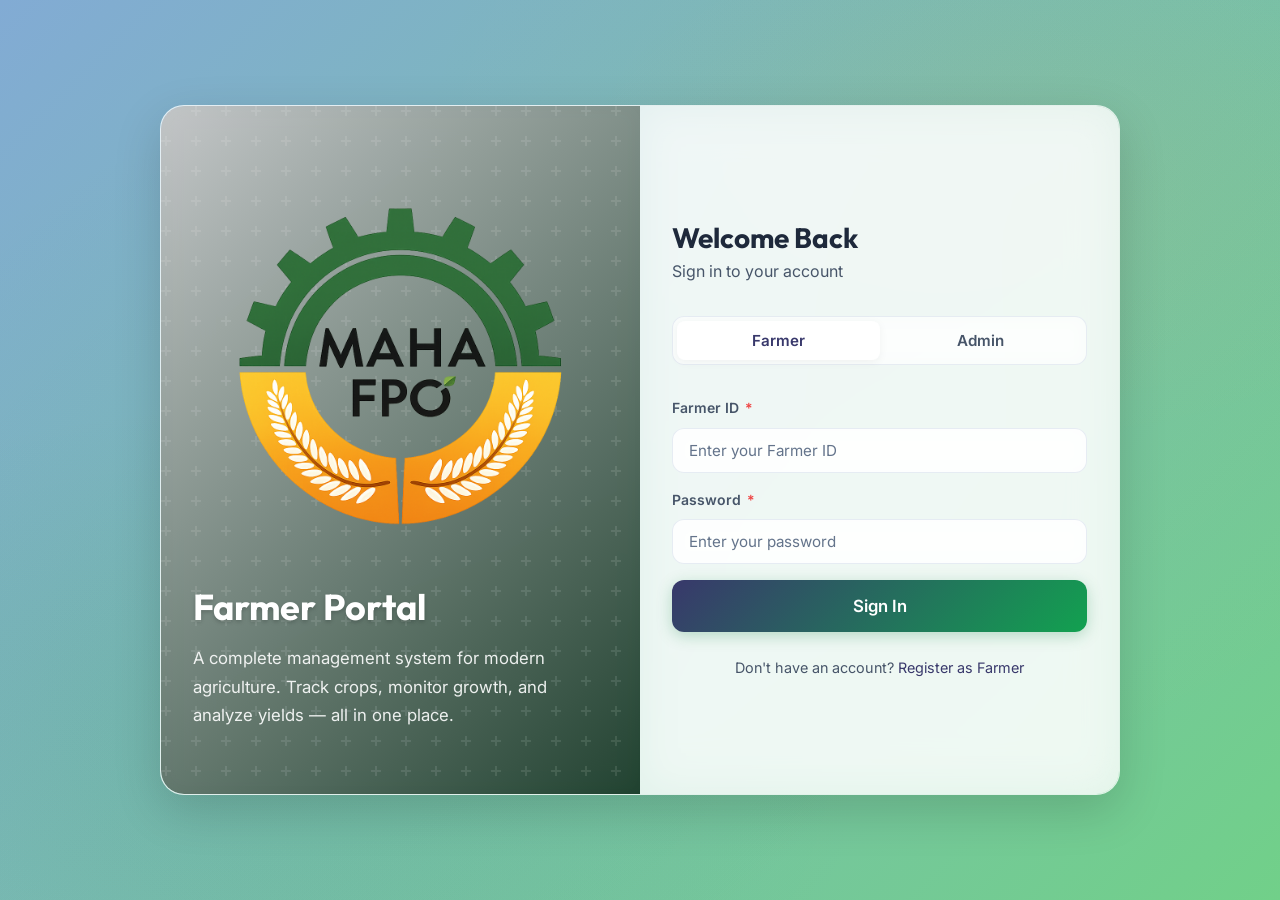
==== commit 241f7ce4: "new change" ====
--- a/index.html
+++ b/index.html
@@ -33,130 +33,131 @@
             <img src="images/logo.png" alt="Logo" class="logo">
             Farmer Portal
           </h1>
+          <p>A complete management system for modern agriculture. Track crops, monitor growth, and analyze yields — all
+            in one place.</p>
 
-
-
-          <!-- Right Form -->
-          <div class="login-form-section">
-            <h2>Welcome Back</h2>
-            <p class="subtitle">Sign in to your account</p>
-
-            <!-- Role Toggle -->
-            <div class="role-toggle" id="roleToggle">
-              <button type="button" class="role-toggle-btn active" data-role="farmer" id="roleFarmerBtn">
-                Farmer</button>
-              <button type="button" class="role-toggle-btn" data-role="admin" id="roleAdminBtn"> Admin</button>
-            </div>
-
-            <!-- Login Form -->
-            <form id="loginForm" class="login-form" autocomplete="off">
-              <div class="form-group">
-                <label class="form-label" for="loginId">
-                  <span id="loginIdLabel">Farmer ID</span>
-                  <span class="required">*</span>
-                </label>
-                <input type="text" class="form-control" id="loginId" placeholder="Enter your Farmer ID" required>
-                <div class="error-message" id="loginIdError">Please enter your ID</div>
-              </div>
-
-              <div class="form-group">
-                <label class="form-label" for="loginPassword">
-                  Password <span class="required">*</span>
-                </label>
-                <input type="password" class="form-control" id="loginPassword" placeholder="Enter your password"
-                  required>
-                <div class="error-message" id="loginPasswordError">Please enter your password</div>
-              </div>
-
-              <button type="submit" class="btn btn-primary btn-block btn-lg" id="loginBtn">
-                Sign In
-              </button>
-            </form>
-
-            <div class="login-footer" id="loginFooter">
-              Don't have an account? <a href="register.html">Register as Farmer</a>
-            </div>
-          </div>
         </div>
       </div>
 
-      <script src="js/script.js"></script>
-      <script>
-        document.addEventListener('DOMContentLoaded', () => {
-          // Redirect if already logged in
-          const session = getSession();
-          if (session) {
-            window.location.href = session.role === 'admin' ? 'admin-dashboard.html' : 'farmer-dashboard.html';
-            return;
+      <!-- Right Form -->
+      <div class="login-form-section">
+        <h2>Welcome Back</h2>
+        <p class="subtitle">Sign in to your account</p>
+
+        <!-- Role Toggle -->
+        <div class="role-toggle" id="roleToggle">
+          <button type="button" class="role-toggle-btn active" data-role="farmer" id="roleFarmerBtn"> Farmer</button>
+          <button type="button" class="role-toggle-btn" data-role="admin" id="roleAdminBtn"> Admin</button>
+        </div>
+
+        <!-- Login Form -->
+        <form id="loginForm" class="login-form" autocomplete="off">
+          <div class="form-group">
+            <label class="form-label" for="loginId">
+              <span id="loginIdLabel">Farmer ID</span>
+              <span class="required">*</span>
+            </label>
+            <input type="text" class="form-control" id="loginId" placeholder="Enter your Farmer ID" required>
+            <div class="error-message" id="loginIdError">Please enter your ID</div>
+          </div>
+
+          <div class="form-group">
+            <label class="form-label" for="loginPassword">
+              Password <span class="required">*</span>
+            </label>
+            <input type="password" class="form-control" id="loginPassword" placeholder="Enter your password" required>
+            <div class="error-message" id="loginPasswordError">Please enter your password</div>
+          </div>
+
+          <button type="submit" class="btn btn-primary btn-block btn-lg" id="loginBtn">
+            Sign In
+          </button>
+        </form>
+
+        <div class="login-footer" id="loginFooter">
+          Don't have an account? <a href="register.html">Register as Farmer</a>
+        </div>
+      </div>
+    </div>
+  </div>
+
+  <script src="js/script.js"></script>
+  <script>
+    document.addEventListener('DOMContentLoaded', () => {
+      // Redirect if already logged in
+      const session = getSession();
+      if (session) {
+        window.location.href = session.role === 'admin' ? 'admin-dashboard.html' : 'farmer-dashboard.html';
+        return;
+      }
+
+      let currentRole = 'farmer';
+
+      // Role toggle
+      document.querySelectorAll('.role-toggle-btn').forEach(btn => {
+        btn.addEventListener('click', () => {
+          document.querySelectorAll('.role-toggle-btn').forEach(b => b.classList.remove('active'));
+          btn.classList.add('active');
+          currentRole = btn.dataset.role;
+
+          const label = document.getElementById('loginIdLabel');
+          const input = document.getElementById('loginId');
+          const footer = document.getElementById('loginFooter');
+
+          if (currentRole === 'admin') {
+            label.textContent = 'Username';
+            input.placeholder = 'Enter admin username';
+            footer.style.display = 'none';
+          } else {
+            label.textContent = 'Farmer ID';
+            input.placeholder = 'Enter your Farmer ID';
+            footer.style.display = 'block';
           }
+        });
+      });
 
-          let currentRole = 'farmer';
+      // Login form submit
+      document.getElementById('loginForm').addEventListener('submit', async (e) => {
+        e.preventDefault();
 
-          // Role toggle
-          document.querySelectorAll('.role-toggle-btn').forEach(btn => {
-            btn.addEventListener('click', () => {
-              document.querySelectorAll('.role-toggle-btn').forEach(b => b.classList.remove('active'));
-              btn.classList.add('active');
-              currentRole = btn.dataset.role;
+        const id = document.getElementById('loginId').value.trim();
+        const password = document.getElementById('loginPassword').value.trim();
 
-              const label = document.getElementById('loginIdLabel');
-              const input = document.getElementById('loginId');
-              const footer = document.getElementById('loginFooter');
+        if (!id || !password) {
+          showToast('Please fill in all fields', 'error');
+          return;
+        }
 
-              if (currentRole === 'admin') {
-                label.textContent = 'Username';
-                input.placeholder = 'Enter admin username';
-                footer.style.display = 'none';
-              } else {
-                label.textContent = 'Farmer ID';
-                input.placeholder = 'Enter your Farmer ID';
-                footer.style.display = 'block';
-              }
-            });
+        showLoading(true, 'Signing in…');
+
+        try {
+          const result = await apiCall('login', {
+            id: id,
+            password: password,
+            role: currentRole
           });
 
-          // Login form submit
-          document.getElementById('loginForm').addEventListener('submit', async (e) => {
-            e.preventDefault();
-
-            const id = document.getElementById('loginId').value.trim();
-            const password = document.getElementById('loginPassword').value.trim();
-
-            if (!id || !password) {
-              showToast('Please fill in all fields', 'error');
-              return;
-            }
-
-            showLoading(true, 'Signing in…');
-
-            try {
-              const result = await apiCall('login', {
-                id: id,
-                password: password,
-                role: currentRole
-              });
-
-              if (result.success) {
-                saveSession({
-                  id: result.data.id,
-                  name: result.data.name,
-                  role: result.data.role
-                });
-                showToast('Login successful! Redirecting…', 'success');
-                setTimeout(() => {
-                  window.location.href = result.data.role === 'admin' ? 'admin-dashboard.html' : 'farmer-dashboard.html';
-                }, 800);
-              } else {
-                showToast(result.message || 'Invalid credentials', 'error');
-              }
-            } catch (err) {
-              showToast('Connection error. Please try again.', 'error');
-            } finally {
-              showLoading(false);
-            }
-          });
-        });
-      </script>
+          if (result.success) {
+            saveSession({
+              id: result.data.id,
+              name: result.data.name,
+              role: result.data.role
+            });
+            showToast('Login successful! Redirecting…', 'success');
+            setTimeout(() => {
+              window.location.href = result.data.role === 'admin' ? 'admin-dashboard.html' : 'farmer-dashboard.html';
+            }, 800);
+          } else {
+            showToast(result.message || 'Invalid credentials', 'error');
+          }
+        } catch (err) {
+          showToast('Connection error. Please try again.', 'error');
+        } finally {
+          showLoading(false);
+        }
+      });
+    });
+  </script>
 </body>
 
 </html>
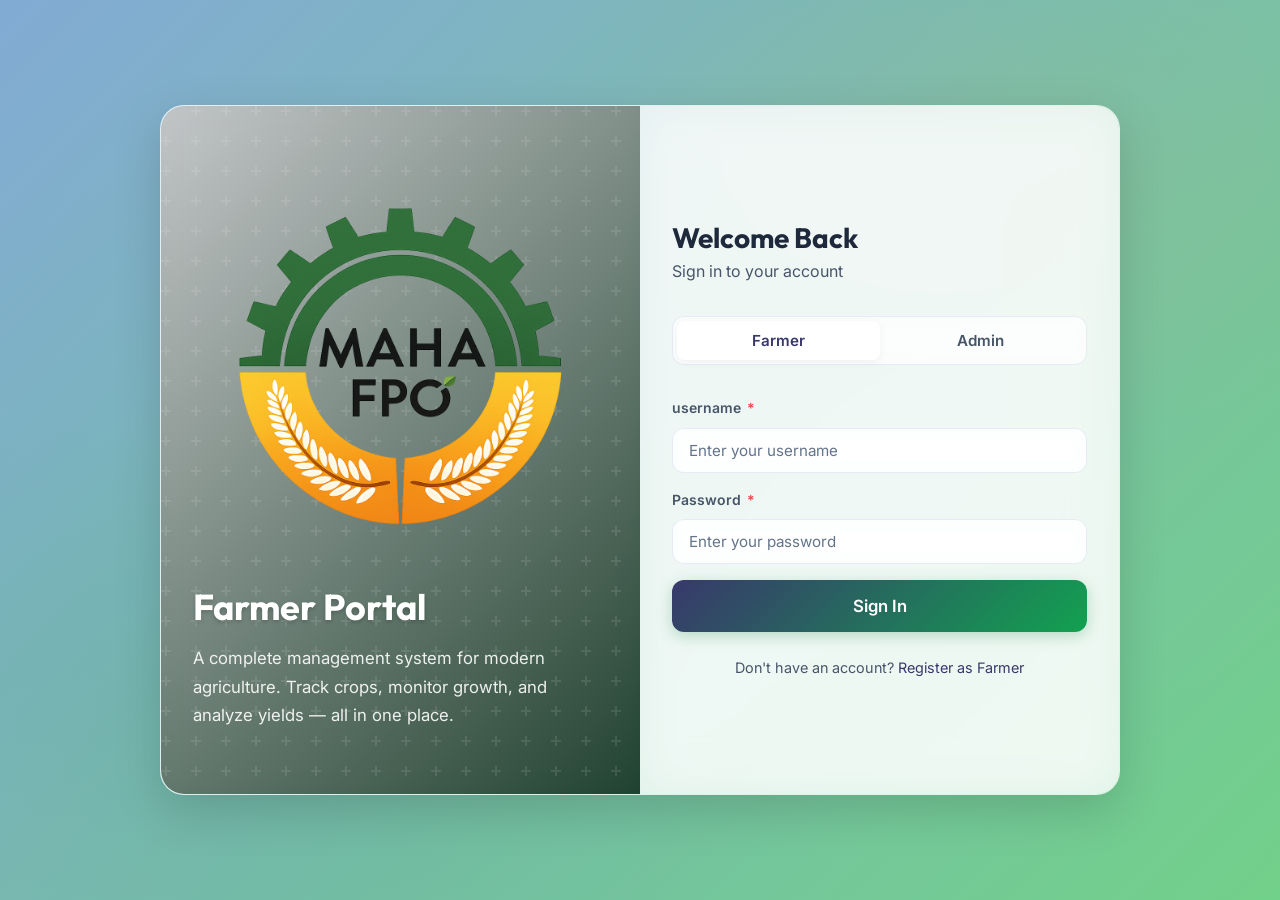
==== commit a718f79f: "farmer id to username" ====
--- a/index.html
+++ b/index.html
@@ -54,10 +54,10 @@
         <form id="loginForm" class="login-form" autocomplete="off">
           <div class="form-group">
             <label class="form-label" for="loginId">
-              <span id="loginIdLabel">Farmer ID</span>
+              <span id="loginIdLabel">username</span>
               <span class="required">*</span>
             </label>
-            <input type="text" class="form-control" id="loginId" placeholder="Enter your Farmer ID" required>
+            <input type="text" class="form-control" id="loginId" placeholder="Enter your username" required>
             <div class="error-message" id="loginIdError">Please enter your ID</div>
           </div>
 
